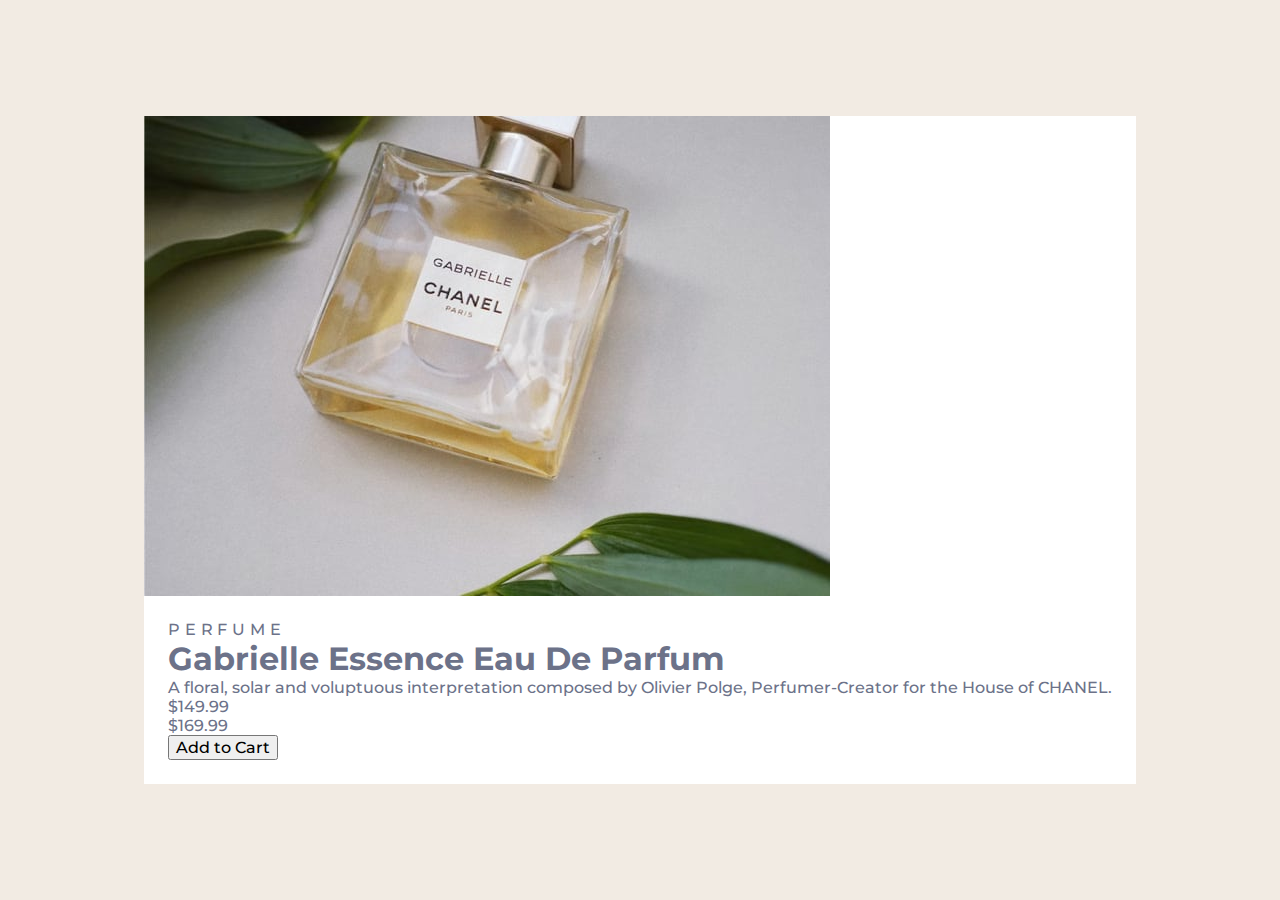
==== product-preview-card-component/index.html @ 75d98955 "initial commit" ====
<!DOCTYPE html>
<html lang="en">
<head>
  <meta charset="UTF-8">
  <meta name="viewport" content="width=device-width, initial-scale=1.0">
  <link rel="stylesheet" href="styles.css">
  <link rel="preconnect" href="https://fonts.googleapis.com">
  <link rel="preconnect" href="https://fonts.gstatic.com" crossorigin>
  <link
    href="https://fonts.googleapis.com/css2?family=Fraunces:opsz,wght@9..144,700&family=Montserrat:wght@500;600&display=swap"
    rel="stylesheet">
  <title>Product preview card component</title>
</head>
<body>
  <main>
    <article class="product">
      <div class="product-image">
        <img src="images/image-product-mobile.jpg" alt="Gabrielle Essence Eau De Parfum">
      </div>

      <div class="product-content">
        <p class="item-category">PERFUME</p>

        <h1>Gabrielle Essence Eau De Parfum</h1>
        <p>A floral, solar and voluptuous interpretation composed by Olivier Polge, 
        Perfumer-Creator for the House of CHANEL.</p>

        <div class="pricing">
          <p class="current-pricing">$149.99</p>
          <p class="original-pricing">$169.99</p>
        </div>

        <button>Add to Cart</button>
      </div>
    </article>
  </main>
</body>
</html>
---- product-preview-card-component/styles.css ----
:root {
    --primary-dark-cyan: hsl(158, 36%, 37%);
    --primary-cream: hsl(30, 38%, 92%);

    --neutral-dark-blue: hsl(212, 21%, 14%);
    --neutral-grayish-blue: hsl(228, 12%, 48%);
    --neutral-white: hsl(0, 0%, 100%);

    --fw-500: 500;
    --fw-700: 700;

    --ff-main: "Montserrat", sans-serif;
    --ff-secondary: "Fraunces", serif;
}

*, *::before, *::after {
    box-sizing: border-box;
}

* {
    margin: 0;
  }

img, picture, video, canvas, svg {
    display: block;
    max-width: 100%;
}

input, button, textarea, select {
    font: inherit;
}

p, h1, h2, h3, h4, h5, h6 {
    overflow-wrap: break-word;
}

body {
    background-color: var(--primary-cream);
    color: var(--neutral-grayish-blue);
    font-size: 1rem;
    font-family: var(--ff-main);
    font-weight: var(--fw-500);
    display: grid;
    place-content: center;
    min-height: 100vh;
}

main {
    background-color: var(--neutral-white);
    margin: 1rem;
}

.product-content {
    padding: 1.5rem;
}

.item-category {
    letter-spacing: 0.3rem;
}
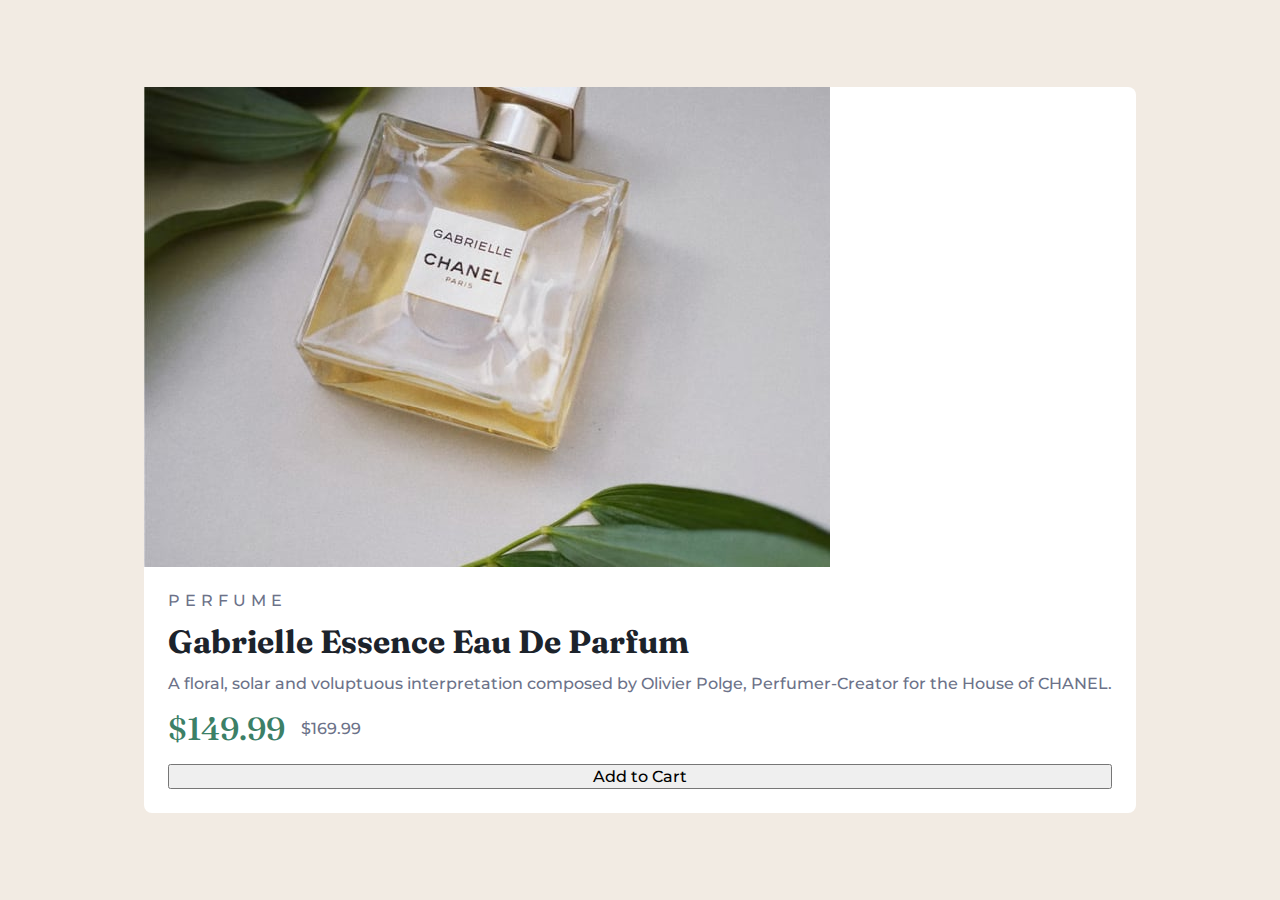
==== commit e6e79f72: "Fix class names" ====
--- a/product-preview-card-component/index.html
+++ b/product-preview-card-component/index.html
@@ -19,13 +19,13 @@
       </div>
 
       <div class="product-content">
-        <p class="item-category">PERFUME</p>
+        <p class="product-category">PERFUME</p>
 
-        <h1>Gabrielle Essence Eau De Parfum</h1>
+        <h1 class="product-title">Gabrielle Essence Eau De Parfum</h1>
         <p>A floral, solar and voluptuous interpretation composed by Olivier Polge, 
         Perfumer-Creator for the House of CHANEL.</p>
 
-        <div class="pricing">
+        <div class="product-pricing">
           <p class="current-pricing">$149.99</p>
           <p class="original-pricing">$169.99</p>
         </div>
--- a/product-preview-card-component/styles.css
+++ b/product-preview-card-component/styles.css
@@ -30,6 +30,10 @@
     font: inherit;
 }
 
+h1 {
+    line-height: 1;
+}
+
 p, h1, h2, h3, h4, h5, h6 {
     overflow-wrap: break-word;
 }
@@ -46,15 +50,43 @@
 }
 
 main {
-    background-color: var(--neutral-white);
     margin: 1rem;
 }
 
-.product-content {
-    padding: 1.5rem;
+.product {
+    --padding-space: 1.5rem;
+    --gap-space: 1rem;
+    background-color: var(--neutral-white);
+    border-radius: 0.5rem;
 }
 
-.item-category {
-    letter-spacing: 0.3rem;
+.product-content {
+    display: grid;  
+    padding: var(--padding-space);
+    gap: var(--gap-space);
 }
 
+.product-category {
+    font-size: 0.75 rem;
+    letter-spacing: 5px;
+}
+
+.product-title {
+    font-size: 2rem;
+    font-family: var(--ff-secondary);
+    color: var(--neutral-dark-blue);
+}
+
+.product-pricing {
+    display: flex;
+    gap: 1rem;
+    align-items: center;
+    flex-wrap: wrap;
+}
+
+.product-pricing > .current-pricing {
+    font-size: 2rem;
+    font-family: var(--ff-secondary);
+    color: var(--primary-dark-cyan);
+}
+
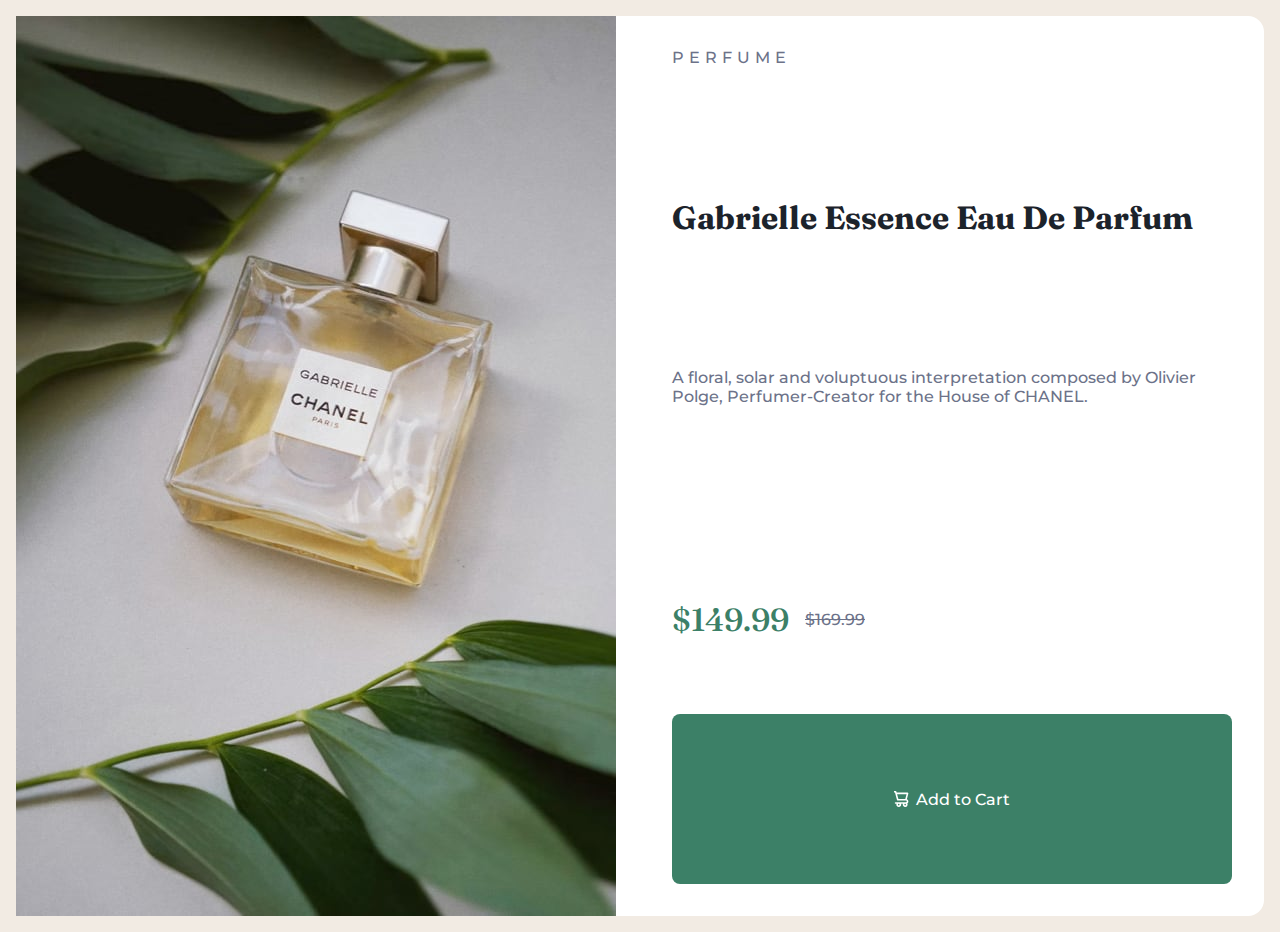
==== commit 0b8de3fe: "Added source set for desktop version" ====
--- a/product-preview-card-component/index.html
+++ b/product-preview-card-component/index.html
@@ -15,7 +15,10 @@
   <main>
     <article class="product">
       <div class="product-image">
-        <img src="images/image-product-mobile.jpg" alt="Gabrielle Essence Eau De Parfum">
+        <picture>
+          <source srcset="images/image-product-desktop.jpg" media="(min-width: 650px)"/>
+          <img src="images/image-product-mobile.jpg" alt="Gabrielle Essence Eau De Parfum"/>
+        </picture>
       </div>
 
       <div class="product-content">
@@ -27,10 +30,16 @@
 
         <div class="product-pricing">
           <p class="current-pricing">$149.99</p>
-          <p class="original-pricing">$169.99</p>
+          <p class="original-pricing"><s>$169.99</s></p>
         </div>
 
-        <button>Add to Cart</button>
+        <button>
+          <svg class="shopping-cart">
+            <path d="M14.383 10.388a2.397 2.397 0 0 0-1.518-2.222l1.494-5.593a.8.8 0 0 0-.144-.695.8.8 0 0 0-.631-.28H2.637L2.373.591A.8.8 0 0 0 1.598 0H0v1.598h.983l1.982 7.4a.8.8 0 0 0 .799.59h8.222a.8.8 0 0 1 0 1.599H1.598a.8.8 0 1 0 0 1.598h.943a2.397 2.397 0 1 0 4.507 0h1.885a2.397 2.397 0 1 0 4.331-.376 2.397 2.397 0 0 0 1.12-2.021ZM11.26 7.99H4.395L3.068 3.196h9.477L11.26 7.991Zm-6.465 6.392a.8.8 0 1 1 0-1.598.8.8 0 0 1 0 1.598Zm6.393 0a.8.8 0 1 1 0-1.598.8.8 0 0 1 0 1.598Z"
+            fill="#FFF"/>
+          </svg>
+          Add to Cart
+        </button>
       </div>
     </article>
   </main>
--- a/product-preview-card-component/styles.css
+++ b/product-preview-card-component/styles.css
@@ -1,5 +1,6 @@
 :root {
     --primary-dark-cyan: hsl(158, 36%, 37%);
+    --primary-darker-cyan: hsl(158, 36%, 15%);
     --primary-cream: hsl(30, 38%, 92%);
 
     --neutral-dark-blue: hsl(212, 21%, 14%);
@@ -47,6 +48,7 @@
     display: grid;
     place-content: center;
     min-height: 100vh;
+    overflow: hidden;
 }
 
 main {
@@ -56,8 +58,9 @@
 .product {
     --padding-space: 1.5rem;
     --gap-space: 1rem;
+    display: grid;
     background-color: var(--neutral-white);
-    border-radius: 0.5rem;
+    border-radius: 1rem;
 }
 
 .product-content {
@@ -90,3 +93,34 @@
     color: var(--primary-dark-cyan);
 }
 
+button {
+    display: flex;
+    align-items: center;
+    justify-content: center;
+    gap: 0.45rem;
+    background-color: var(--primary-dark-cyan);
+    color: var(--neutral-white);
+    font-size: 1rem;
+    font-weight: var(--fw-500);
+    padding: 1rem 0.5rem;
+    border: 0;
+    border-radius: 0.5rem;
+    cursor: pointer;
+}
+
+button:hover {
+    background-color: var(--primary-darker-cyan);
+}
+
+.shopping-cart {
+    width: 15px;
+    height: 16px;
+}
+
+/*media queries desktop*/
+@media(min-width: 650px) {
+    .product {
+        grid-template-columns: 1fr 1fr;
+        --padding-space: 2rem;
+    }
+}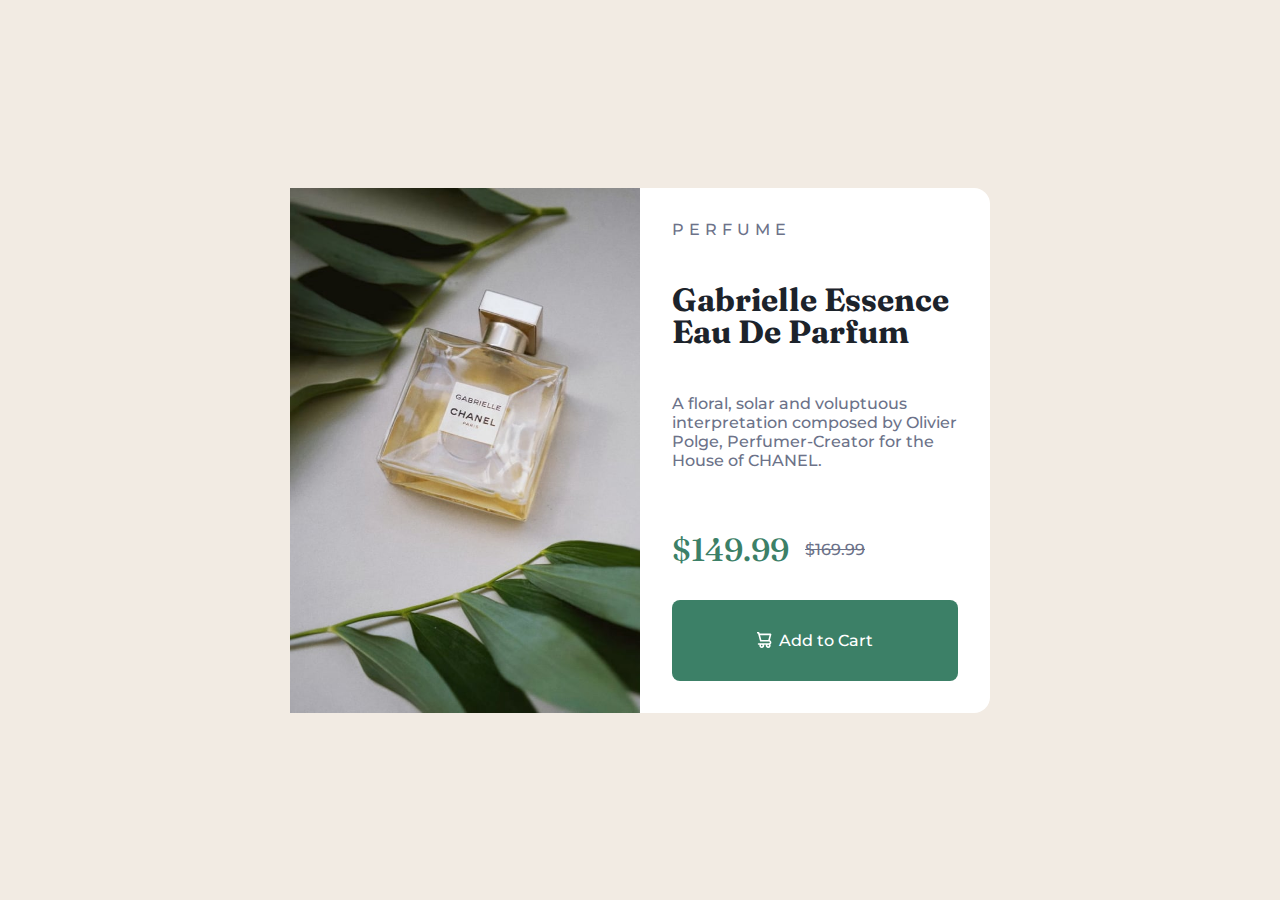
==== commit 2ac68265: "Update css file reference" ====
--- a/product-preview-card-component/index.html
+++ b/product-preview-card-component/index.html
@@ -3,7 +3,7 @@
 <head>
   <meta charset="UTF-8">
   <meta name="viewport" content="width=device-width, initial-scale=1.0">
-  <link rel="stylesheet" href="styles.css">
+  <link rel="stylesheet" href="assets/styles/styles.css">
   <link rel="preconnect" href="https://fonts.googleapis.com">
   <link rel="preconnect" href="https://fonts.gstatic.com" crossorigin>
   <link
--- a/product-preview-card-component/assets/styles/styles.css
+++ b/product-preview-card-component/assets/styles/styles.css
@@ -0,0 +1,127 @@
+:root {
+    --primary-dark-cyan: hsl(158, 36%, 37%);
+    --primary-darker-cyan: hsl(158, 36%, 15%);
+    --primary-cream: hsl(30, 38%, 92%);
+
+    --neutral-dark-blue: hsl(212, 21%, 14%);
+    --neutral-grayish-blue: hsl(228, 12%, 48%);
+    --neutral-white: hsl(0, 0%, 100%);
+
+    --fw-500: 500;
+    --fw-700: 700;
+
+    --ff-main: "Montserrat", sans-serif;
+    --ff-secondary: "Fraunces", serif;
+}
+
+*, *::before, *::after {
+    box-sizing: border-box;
+}
+
+* {
+    margin: 0;
+  }
+
+img, picture, video, canvas, svg {
+    display: block;
+    max-width: 100%;
+}
+
+input, button, textarea, select {
+    font: inherit;
+}
+
+h1 {
+    line-height: 1;
+}
+
+p, h1, h2, h3, h4, h5, h6 {
+    overflow-wrap: break-word;
+}
+
+body {
+    background-color: var(--primary-cream);
+    color: var(--neutral-grayish-blue);
+    font-size: 1rem;
+    font-family: var(--ff-main);
+    font-weight: var(--fw-500);
+    display: grid;
+    place-content: center;
+    min-height: 100vh;
+    overflow: hidden;
+}
+
+main {
+    margin: 1rem;
+}
+
+.product {
+    --padding-space: 1.5rem;
+    --gap-space: 1rem;
+    display: grid;
+    background-color: var(--neutral-white);
+    border-radius: 1rem;
+    max-width: 700px;
+}
+
+.product-content {
+    display: grid;  
+    padding: var(--padding-space);
+    gap: var(--gap-space);
+}
+
+.product-category {
+    font-size: 0.75 rem;
+    letter-spacing: 5px;
+}
+
+.product-title {
+    font-size: 2rem;
+    font-family: var(--ff-secondary);
+    color: var(--neutral-dark-blue);
+}
+
+.product-pricing {
+    display: flex;
+    gap: 1rem;
+    align-items: center;
+    flex-wrap: wrap;
+}
+
+.product-pricing > .current-pricing {
+    font-size: 2rem;
+    font-family: var(--ff-secondary);
+    color: var(--primary-dark-cyan);
+}
+
+button {
+    display: flex;
+    align-items: center;
+    justify-content: center;
+    gap: 0.45rem;
+    background-color: var(--primary-dark-cyan);
+    color: var(--neutral-white);
+    font-size: 1rem;
+    font-weight: var(--fw-500);
+    padding: 1rem 0.5rem;
+    border: 0;
+    border-radius: 0.5rem;
+    cursor: pointer;
+}
+
+button:hover {
+    background-color: var(--primary-darker-cyan);
+}
+
+.shopping-cart {
+    width: 15px;
+    height: 16px;
+}
+
+/*media queries desktop*/
+@media(min-width: 650px) {
+    .product {
+        grid-template-columns: 1fr 1fr;
+        --padding-space: 2rem;
+    }
+}